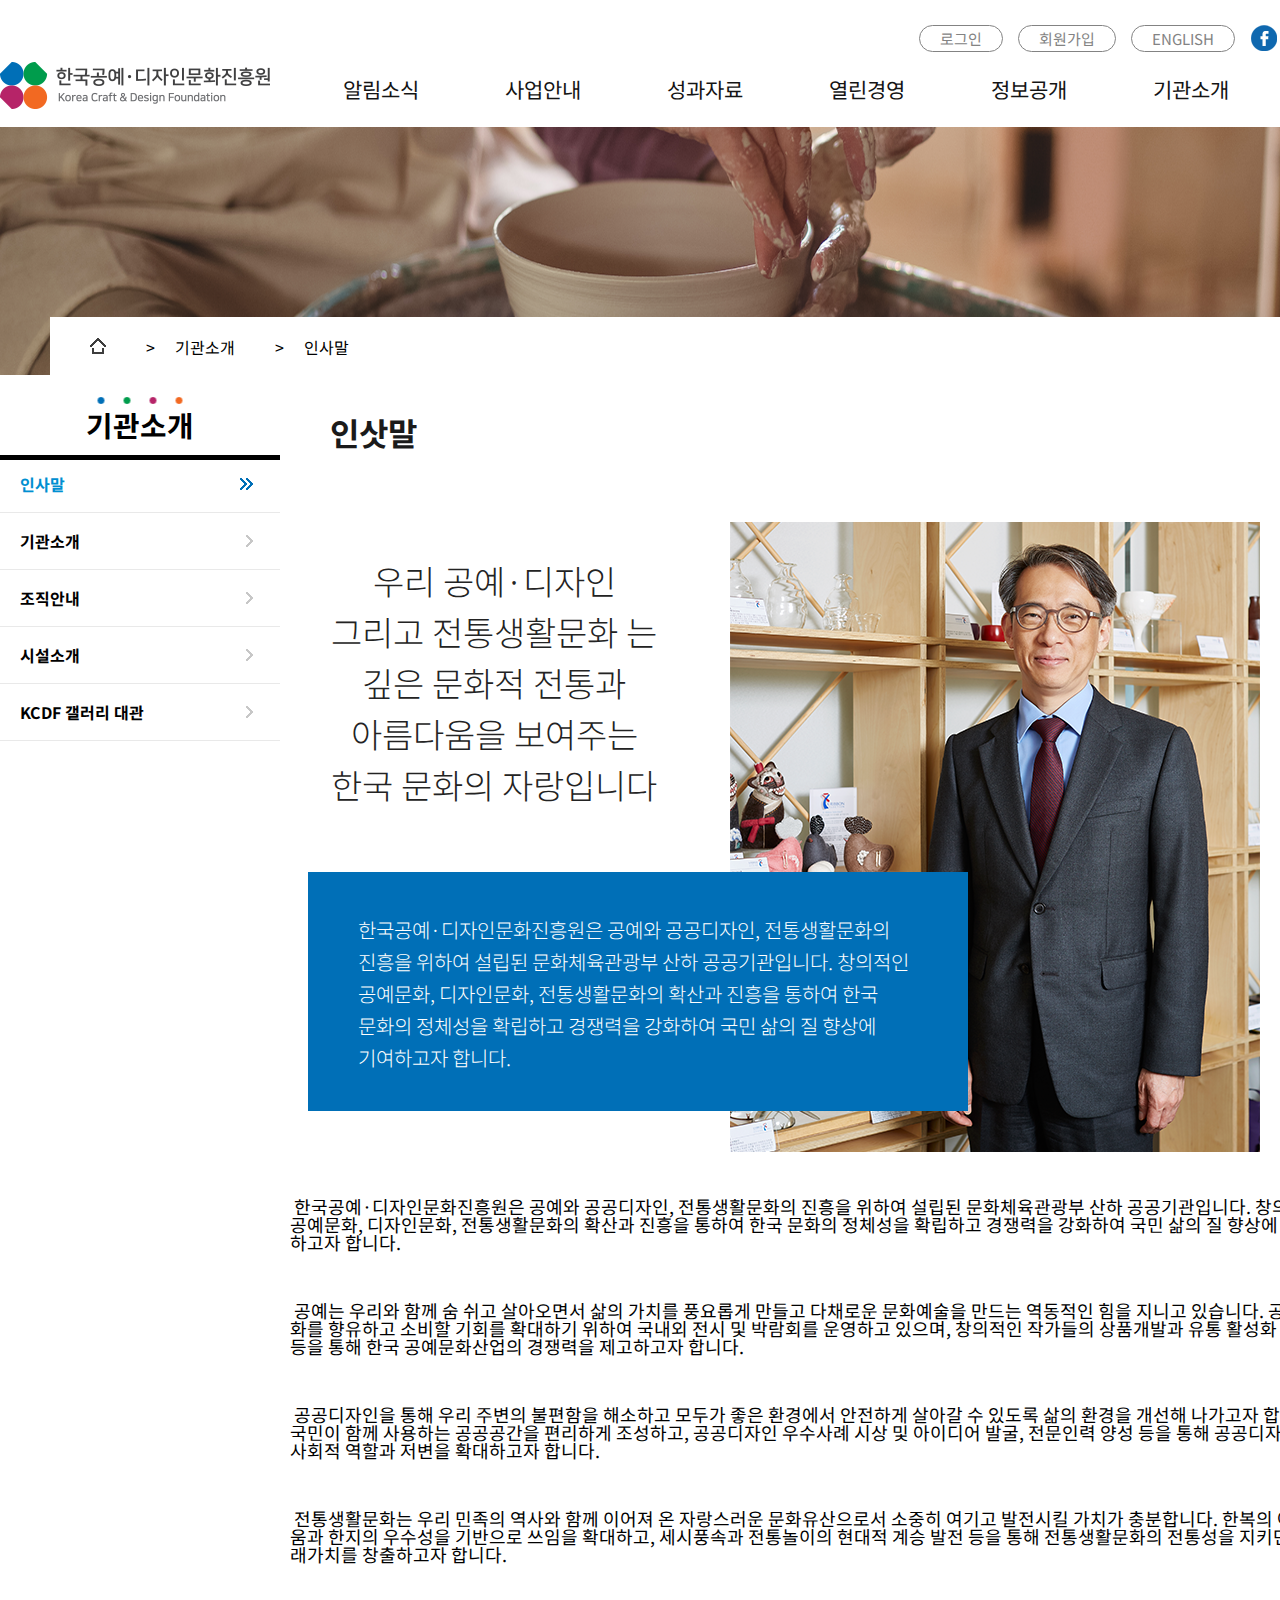
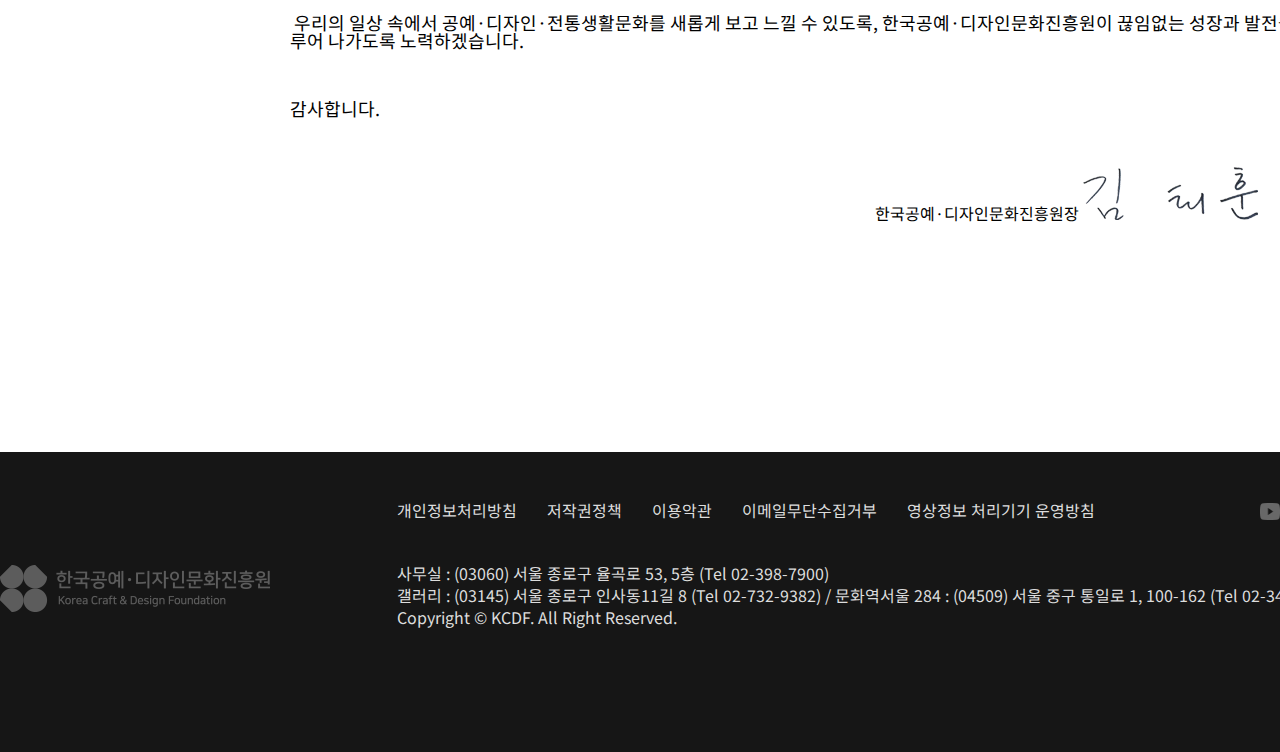
==== html/lastpage.html @ dfbfd385 "first commit" ====
<!DOCTYPE html>
  <html lang="en">
  <head>
      <meta charset="UTF-8">
      <meta http-equiv="X-UA-Compatible" content="IE=edge">
      <meta name="viewport" content="width=device-width, initial-scale=1.0">
      <title>기관소개</title>
      <link rel="stylesheet" href="../css/reset.css">
      <!-- <link rel="stylesheet" href="./lastpage.css"> -->
      <link rel="stylesheet" href="../css/lastpage.css">
  </head>
  <body>
      <div id="wrap" class="wrapper">
        <div class="head_wraper">
            <header class="head">
                <div class="head_top">
                    <div class="h_pagemove">
                        <div class="h_list">
                            <div class="h_btn">
                                <ul>
                                    <li>
                                        <a href="#">로그인</a>
                                    </li>
                                    <li>
                                        <a href="#">회원가입</a>
                                    </li>
                                    <li>
                                        <a href="#">ENGLISH</a>
                                    </li>
                                </ul>
                            </div>
                            <div class="h_snslist">
                                <ul>
                                    <li>
                                        <a href="https://www.facebook.com/KCDFinsa">
                                            <img src="../img/main/sns_face.png" width="26" height="26" alt="페이스북"></a>
                                    </li>
                                    <li>
                                        <a href="https://www.youtube.com/user/kcdf2011">
                                            <img src="../img/main/sns_you.png" width="26" height="26" alt="유튜브"></a>
                                    </li>
                                    <li>
                                        <a href="https://blog.naver.com/kcdf2010">
                                            <img src="../img/main/sns_naver.png" width="26" height="26" alt="네이버"></a>
                                    </li>
                                    <li>
                                        <a href="https://www.instagram.com/kcdf_insta/?__coig_restricted=1">
                                            <img src="../img/main/sns_insta.png" width="26" height="26" alt="인스타"></a>
                                    </li>
                                </ul>
                            </div>
                        </div>
                    </div>
                </div>
                <div class="head_bot">
                    <div class="logo">
                        <a href="../index.html"><img src="../img/main/logo.png" alt=""></a>
                    </div>
                    <div class="head_menu">
                        <ul>
                            <li><a href="./page01.html" title="알림소식">알림소식</a>
                                <div class="h_ddmenu100">
                                    <div class="colorbox"></div>
                                    <div class="h_ddmenu">
                                        <div class="leftbox"><span>알림소식</span></div>
                                        <div class="rightbox">
                                           <ul>
                                                <li>
                                                    <a href="#"><span>행사소식</span></a>
                                                    <ul>
                                                       
                                                        <li><a href="#">KCDF소식</a></li>
                                                        <li><a href="#">보도자료</a></li>
                                                        <li><a href="#">뉴스레터</a></li>
                                                        <li><a href="#">유관기관소식</a></li>
                                                    </ul>
                                                </li>
                                             <li>
                                                <a href="#"><span>공지사항</span></a>
                                                    <ul>
                                                        
                                                        <li><a href="#">공지사항</a></li>
                                                   </ul>
                                             </li>
                                             <li>
                                                <a href="#"><span>사업공모</span></a>
                                                    <ul>
                                                        
                                                        <li><a href="#">사업공모</a></li>
                                                        <li><a href="#">공모결과</a></li>   
                                                    </ul>
                                             </li>
                                             <li>
                                                <a href="#"><span>입찰공모</span></a>
                                                    <ul>
                                                        
                                                        <li><a href="#">입찰공모</a></li>                                                    
                                                    </ul>
                                             </li>
                                             <li>
                                                <a href="#"><span>채용공고</span></a>
                                                    <ul>
                                                        
                                                        <li><a href="#">채용공고</a></li>
                                                        <li><a href="#">채용결과</a></li>   
                                                    </ul>
                                             </li>
                                           </ul>
                                           
                                        </div>
                                    </div>
                                </div>
                            </li>
                            <li><a href="./page02.html" title="사업안내">사업안내</a>
                                <div class="h_ddmenu100">
                                    <div class="h_ddmenu">
                                        <div class="leftbox"><span>사업안내</span></div>
                                        <div class="rightbox">
                                            <ul>
                                                <li>
                                                    <a href="#"><span>공예</span></a>
                                                    <ul>
                                                        <li><a href="#" title="공예주간">공예주간</a></li>
                                                        <li><a href="#" title="공예트렌드페어">공예트렌드페어</a></li>
                                                        <li><a href="#" title="공예디자인 상품개발 지원">공예디자인 상품개발 지원</a></li>
                                                        <li><a href="#" title="전통문화유산활용 상품개발">전통문화유산활용 상품개발</a></li>
                                                        <li><a href="#" title="공예창작지워센터 운영지원">공예창작지워센터 운영지원</a></li>
                                                        <li><a href="#" title="우수공예품 지정 및 보급 활성화">우수공예품 지정 및 보급 활성화"</a></li>
                                                        <li><a href="#" title="우수무화상품 지정제 활성화">우수무화상품 지정제 활성화"</a></li>
                                                        <li><a href="#" title="공예유통망 구축">공예유통망 구축</a></li>
                                                        <li><a href="#" title="해외 시장 진출">해외 시장 진출</a></li>
                                                        <li><a href="#" title="행복한 공예교육">행복한 공예교육</a></li>
                                                    </ul>
                                                </li>
                                                <li>
                                                    <a href="#"><span>디자인</span></a>
                                                    <ul>
                                                        
                                                        <li><a href="#" title="공공디자인 페스티벌">공공디자인 페스티벌</a></li>
                                                        <li><a href="#" title="공공디자인 토론회">공공디자인 토론회</a></li>
                                                        <li><a href="#" title="공공디자인 부처 컨설팅">공공디자인 부처 컨설팅</a></li>
                                                        <li><a href="#" title="공공디자인으로 행복한 공간만들기">공공디자인으로 행복한 공간만들기</a></li>
                                                        <li><a href="#" title="대한민국 공공디자인 대상 ">대한민국 공공디자인 대상 </a></li>
                                                        <li><a href="#" title="공공디자인 국민아이디어 공모">공공디자인 국민아이디어 공모</a></li>
                                                        <li><a href="#" title="청년 디자이너 인턴십 지원">청년 디자이너 인턴십 지원</a></li>
                                                        <li><a href="#" title="공공디자인 종합정보시스템 운영">공공디자인 종합정보시스템 운영</a></li>
                                                    </ul>
                                                </li>
                                                <li>
                                                    <a href="#"><span>전통생활문화</span></a>
                                                    <ul>
                                                        
                                                        <li><a href="#">한지분야 육성지원</a></li>
                                                        <li><a href="#">전통문화 청년창업육성 지원</a></li>
                                                        <li><a href="#">전통생활문화컨텐츠 제작 및 확산</a></li>
                                                        <li><a href="#">전통문화포털 운영</a></li>
                                                        <li><a href="#">전통문화 해외거점 조정</a></li>
                                                        <li><a href="#">전통문화산업 기반조성:전통문화 혁신이용권(바우처)</a></li>
                                                    </ul>
                                                </li>
                                                <li>
                                                    <a href="#"><span>한복</span></a>
                                                    <ul>
                                                       
                                                        <li><a href="#" title="한복문화주간">한복문화주간</a></li>
                                                        <li><a href="#" title="한복상점">한복상점</a></li>
                                                        <li><a href="#" title="한복디자인 프로젝트 공모전">한복디자인 프로젝트 공모전</a></li>
                                                        <li><a href="#" title="지역 한복문화 창작소 조성">지역 한복문화 창작소 조성</a></li>
                                                        <li><a href="#" title="한복 마름방 운영">한복 마름방 운영</a></li>
                                                        <li><a href="#" title="한복문화 해외교류">한복문화 해외교류</a></li>
                                                        <li><a href="#" title="한류연계 협업콘텐츠 기획개발 지원(한복)">한류연계 협업콘텐츠 기획개발 지원(한복)</a></li>
                                                    </ul>
                                                </li>
                                                <li>
                                                    <a href="#"><span>문화역서울284</span></a>
                                                    <ul>
                                                        
                                                        <li><a href="#" title="구서울역사 복합문화공간 운영">구서울역사 복합문화공간 운영</a></li>
                                                    </ul>
                                                </li>
                                            </ul>
                                        </div>
                                    </div>
                                </div>
                            </li>
                            <li><a href="./page03.html" title="성과자료">성과자료</a>
                               <div class="h_ddmenu100">
                                    <div class="h_ddmenu">
                                        <div class="leftbox"><span>성과자료</span></div>
                                        <div class="rightbox">
                                            <ul>
                                                <li>
                                                    <a href="#"> <span>정기간행물</span></a>
                                                    <ul>
                                                        
                                                        <li><a href="#" title="정기간행물">정기간행물</a></li>
                                                    </ul>
                                                </li>
                                                <li>
                                                    <a href="#"> <span>출판물</span></a>
                                                    <ul>
                                                       
                                                        <li><a href="#" title="출판물">출판물</a></li>
                                                    </ul>
                                                </li>
                                                <li>
                                                    <a href="#"> <span>전시도록</span></a>
                                                    <ul>
                                                        
                                                        <li><a href="#" title="전시도록">전시도록</a></li>
                                                    </ul>
                                                </li>
                                                <li>
                                                    <a href="#"> <span>연구보고서</span></a>
                                                    <ul>
                                                      
                                                        <li><a href="#" title="연구보고서">연구보고서</a></li>
                                                    </ul>
                                                </li>
                                                <li>
                                                    <a href="#"> <span>영상자료</span></a>
                                                    <ul>
                                                        
                                                        <li><a href="#" title="영상자료">영상자료</a></li>
                                                    </ul>
                                                </li>
                                            </ul>
                                        </div>
                                    </div>
                               </div>
                            </li>
                            <li>
                                <a href="./page04.html" title="열린경영">열린경영</a>
                                <div class="h_ddmenu100">
                                    <div class="h_ddmenu">
                                        <div class="leftbox"><span>열린경영</span></div>
                                        <div class="rightbox">
                                            <ul>
                                                <li>
                                                    <a href="#"><span>인권윤리경영</span> </a>
                                                    <ul>
                                                        
                                                        <li><a href="#" title="윤리현장">윤리현장</a></li>
                                                        <li><a href="#" title="인권경영선언문">인권경영선언문</a></li>
                                                        <li><a href="#" title="인권영향평가">인권영향평가</a></li>
                                                        <li><a href="#" title="갑질근절선언문">갑질근절선언문</a></li>
                                                        <li><a href="#" title="행동강령">행동강령</a></li>
                                                        <li><a href="#" title="부패공익신고">부패공익신고</a></li>
                                                        <li><a href="#" title="고객현장">고객현장</a></li>
                                                    </ul>
                                                </li>
                                                <li>
                                                    <a href="#"><span>민원접수</span> </a>
                                                    <ul>
                                                       
                                                        <li><a href="#" title="민원접수">민원접수</a></li>
                                                        
                                                    </ul>
                                                </li>
                                                <li>
                                                    <a href="#"><span>고객문의</span> </a>
                                                    <ul>
                                                        
                                                        <li><a href="#" title="고객문의">고객문의</a></li>
                                                        
                                                    </ul>
                                                </li>
                                                <li>
                                                    <a href="#"><span>설문조사</span> </a>
                                                    <ul>
                                                      
                                                        <li><a href="#" title="설문조사">설문조사</a></li>
                                                        
                                                    </ul>
                                                </li>
                                            </ul>
                                        </div>
                                    </div>
                                </div>
                              
                            </li>
                            <li><a href="./page05.html" title="정보공개">정보공개</a>
                                <div class="h_ddmenu100">
                                    <div class="h_ddmenu">
                                        <div class="leftbox"><span>정보공개</span></div>
                                        <div class="rightbox">
                                            <ul>
                                                <li>
                                                    <a href="#"> <span>정보공개안내</span></a>
                                                    <ul>
                                                        
                                                        <li><a href="#" title="정보공개소개">정보공개소개</a></li>
                                                        <li><a href="#" title="정보공개청구 및 처리절차">정보공개청구 및 처리절차</a></li>
                                                        <li><a href="#" title="불복구제절차">불복구제절차</a></li>
                                                        <li><a href="#" title="수수료">수수료</a></li>
                                                        <li><a href="#" title="비공개세부기준">비공개세부기준</a></li>
                                                        <li><a href="#" title="공공데이터(API)">공공데이터(API)</a></li>
                                                    </ul>
                                                </li>
                                                <li>
                                                    <a href="#"> <span>사전정보공개</span></a>
                                                    <ul>
                                                        
                                                        <li><a href="#" title="사전정보공개">사전정보공개</a></li>
                                                       
                                                    </ul>
                                                </li>
                                                <li>
                                                    <a href="#"> <span>정보공개자료</span></a>
                                                    <ul>
                                                       
                                                        <li><a href="#" title="정보공개자료">사전정정보공개자료보공개</a></li>
                                                       
                                                    </ul>
                                                </li>
                                                <li>
                                                    <a href="#"> <span>경영공시</span></a>
                                                    <ul>
                                                        
                                                        <li><a href="#" title="경영공시">경영공시</a></li>
                                                       
                                                    </ul>
                                                </li>
                                                <li>
                                                    <a href="#"> <span>사업실명제</span></a>
                                                    <ul>
                                                        
                                                        <li><a href="#" title="사업실명제">사업실명제</a></li>
                                                       
                                                    </ul>
                                                </li>
                                            </ul>
                                        </div>
                                    </div>
                                </div>
                            </li>
                            <li><a href="lastpage.html" title="기관소개">기관소개</a>
                               <div class="h_ddmenu100">
                                    <div class="h_ddmenu">
                                        <div class="leftbox"><span>기관소개</span></div>
                                        <div class="rightbox">
                                            <ul>
                                                <li>
                                                    <a href="#"> <span class="pp">인사말</span></a>
                                                    <ul>
                                                        
                                                        <li><a href="#" title="인사말"> 인사말</a></li>
                                                    </ul>
                                                </li>
                                                <li>
                                                    <a href="#"> <span>기관소개</span></a>
                                                    <ul>
                                                        
                                                        <li><a href="#" title="설립목적&amp;연혁"> 설립목적&amp;연혁</a></li>
                                                        <li><a href="#" title="미션&amp;비전"> 미션&amp;비전</a></li>
                                                        <li><a href="#" title="CI"> CI</a></li>
                                                        <li><a href="#" title="찾아오시는길"> CI</a></li>
                                                    </ul>
                                                </li>
                                                <li>
                                                    <a href="#"> <span>조직안내</span></a>
                                                    <ul>
                                                        
                                                        <li><a href="#" title="조직도"> 조직도</a></li>
                                                        <li><a href="#" title="직원검색">직원검색</a></li>                                              
                                                    </ul>
                                                </li>
                                                <li>
                                                    <a href="#"> <span>시설소개</span></a>
                                                    <ul>
                                                        
                                                        <li><a href="#" title="KCDF갤러리"> KCDF갤러리</a></li>
                                                        <li><a href="#" title="문화역서울284">문화역서울284</a></li>                                              
                                                        <li><a href="#" title="한지문화산업센터">한지문화산업센터</a></li>                                              
                                                        <li><a href="#" title="한복마름방">한복마름방</a></li>                                              
                                                    </ul>
                                                </li>
                                                <li>
                                                    <a href="#"> <span>KCDF갤러리 대관</span></a>
                                                    <ul>
                                                        
                                                        <li><a href="#" title="대관안내"> 대관안내</a></li>
                                                        <li><a href="#" title="대관규칙">대관규칙</a></li>                                              
                                                        <li><a href="#" title="대관현황">대관현황</a></li>                                              
                                                                                                
                                                    </ul>
                                                </li>
                                            </ul>
                                        </div>
                                    </div>
                               </div>
                            </li>
                        </ul>
                    </div>
                  
                   
                    <div class="head_search">
                        <ul>
                            <li>
                                <a href="#"><img src="../img/main/ser_open_btn2.png" alt="검색버튼"></a>
                            </li>
                            <li>
                                <a href=""></a>
                            </li>
                        </ul>
                    </div>
                      <!-- 햄버거 메뉴 -->
                    <div class="header_hamburger_menu">
                        <div class="header_h_menu">
                            <ul>
                                <li>
                                    <div>
                                        <ul>
                                            <li><a href="./page01.html" class="bluebox"><span>알림소식</span></a></li>
                                            <li><a href="./page01.html">행사소식</a></li>
                                            <li><a href="./page01.html">공지사항</a></li>
                                            <li><a href="./page01.html">사업공모</a></li>
                                            <li><a href="./page01.html">입찰공고</a></li>
                                            <li><a href="./page01.html">채용공고</a></li>
                                            
                                        </ul>
                                    </div>
                                </li>
                                <li>
                                    <div>
                                        <ul>
                                            <li><a href="./page02.html" class="bluebox"><span>사업안내</span></a></li>
                                            <li><a href="./page02.html">공예</a></li>
                                            <li><a href="./page02.html">디자인</a></li>
                                            <li><a href="./page02.html">전통생활문화</a></li>
                                            <li><a href="./page02.html">한복</a></li>
                                            <li><a href="./page02.html">문화역서울</a></li>
                                        </ul>
                                    </div>
                                </li>
                                <li>
                                    <div>
                                        <ul>
                                            <li><a href="./page03.html" class="bluebox"><span>성과자료</span></a></li>
                                            <li><a href="./page03.css">정기간행물</a></li>
                                            <li><a href="./page03.css">출판물</a></li>
                                            <li><a href="./page03.css">전시도록</a></li>
                                            <li><a href="./page03.css">연구보고서</a></li>
                                            <li><a href="./page03.css">영상자료</a></li>
                                           
                                        </ul>
                                    </div>
                                </li>
                                <li>
                                    <div>
                                        <ul>
                                            <li><a href="./page04.html" class="bluebox"><span>열린경영</span></a></li>
                                            <li><a href="./page04.html">인권윤리경영</a></li>
                                            <li><a href="./page04.html">민원접수</a></li>
                                            <li><a href="./page04.html">고객문의</a></li>
                                            <li><a href="./page04.html">설문조사</a></li>
                                           
                                    </div>
                                </li>
                                <li>
                                    <div>
                                        <ul>
                                            <li><a href="./page05.html" class="bluebox"><span>정보공개</span></a></li>
                                            <li><a href="./page05.html">정보공개안내</a></li>
                                            <li><a href="./page05.html">사전정보공개</a></li>
                                            <li><a href="./page05.html">정보공개자료</a></li>
                                            <li><a href="./page05.html">사업실명제</a></li>
                                           
                                    </div>
                                </li>
                                <li>
                                    <div>
                                        <ul>
                                            <li><a href="./page06.html" class="bluebox"><span>기관소개</span></a></li>
                                            <li><a href="./page06.html">인사말</a></li>
                                            <li><a href="./page06.html">기관소개</a></li>
                                            <li><a href="./page06.html">조직안내</a></li>
                                            <li><a href="./page06.html">KCDF갤러리 대관</a></li>
                                           
                                    </div>
                                </li>
                                <li>
                                    <div>
                                        <ul>
                                            <li><a href="./page07.html" class="bluebox"><span>이용안내</span></a></li>
                                            <li><a href="./page07.html">개인정보처리방침</a></li>
                                            <li><a href="./page07.html">저작권정책</a></li>
                                            <li><a href="./page07.html">이용약관</a></li>
                                            <li><a href="./page07.html">이메일무단수집거부</a></li>
                                            <li><a href="./page07.html">영상정보처리기기 운영방침</a></li>
                                            <li><a href="./page07.html">사이트맵</a></li>
                                        </ul>
                                    </div>
                                </li>
                            </ul>
                        </div>
                    </div>

                </div>
            </header>
        </div>


            <!-- 네비 -->
            <div class="content_wrap">
              <div class="nav_wrap">
                <nav>
                  <div class="nav_mainimg">
                    <div class="nav_p">
                     <div class="p_text">
                         <ul>
                           <li><img src="../img/info/home(1).png" alt="집 아이콘"></li>
                           <li>기관소개</li>
                           <li>인사말</li>
                         </ul>
                     </div>
                     <div class="p_icon">
                       <ul>
                          <li><a href="#"><img src="../img/info/share.png" alt="공유 아이콘"></a></li>
                          <li><a href="#"><img src="../img/info/print.png" alt="프린트 아이콘"></a></li>
                       </ul>
                     </div>
                      
                    </div>
                  </div>
                </nav>
              </div>
              <!-- 본문 컨텐츠 -->
              <div class="main_wrap">
                <main>
                  <!-- 메뉴 -->
                  <aside>
                    <div class="s_menutit"><span>기관소개</span></div>
                    <div class="s_menu">
                      <ul>
                        <li><a href="#" title="">인사말</a>
                          <!-- <ul>
                            <li><a href="#">KCDF소식</a></li>
                            <li><a href="#">보도자료</a></li>
                           
                            <li><a href="#">뉴스레터</a></li>
                            <li><a href="#">유관기관소식</a></li>
                          </ul> -->
                        </li>
                        <li><a href="#" title="">기관소개</a></li>
                        <li><a href="#" title="">조직안내</a></li>
                        <li><a href="#" title="">시설소개</a></li>
                        <li><a href="#" title="">KCDF 갤러리 대관</a></li>
                      </ul>
                    </div>
  
                  </aside>
                  <!-- 메인컨텐츠 -->
                  <div class="content_wrap">
                    <h3>
                        <span>인삿말</span>
                    </h3>
                  </div>
                  <div class="greet_wrap">
                     <div class="greet_tit">
                        <p>
                            <span>우리</span>
                            <span>공예·디자인</span>
                            그리고
                            <span>전통생활문화</span>
                            는 깊은 문화적 전통과 아름다움을 보여주는
                            <span>한국 문화의 자랑</span>입니다
                        </p>
                     </div>
                     <div class="greet_cont">
                        <p>
                            한국공예·디자인문화진흥원은 공예와 공공디자인, 
                            전통생활문화의 진흥을 위하여 설립된 문화체육관광부 
                            산하 공공기관입니다. 창의적인 공예문화, 디자인문화, 
                            전통생활문화의 확산과 진흥을 통하여 한국 문화의 정체성을 
                            확립하고 경쟁력을 강화하여 국민 삶의 질 향상에 기여하고자 합니다.
                        </p>
                     </div>
                     <div class="greet_text">
                        <p>&nbsp;한국공예·디자인문화진흥원은 공예와 공공디자인, 전통생활문화의 진흥을 위하여 설립된 문화체육관광부 산하 공공기관입니다. 창의적인 공예문화, 디자인문화, 전통생활문화의 확산과 진흥을 통하여 한국 문화의 정체성을 확립하고 경쟁력을 강화하여 국민 삶의 질 향상에 기여하고자 합니다.</p>
                        <p>&nbsp;공예는 우리와 함께 숨 쉬고 살아오면서 삶의 가치를 풍요롭게 만들고 다채로운 문화예술을 만드는 역동적인 힘을 지니고 있습니다. 공예문화를 향유하고 소비할 기회를 확대하기 위하여 국내외 전시 및 박람회를 운영하고 있으며, 창의적인 작가들의 상품개발과 유통 활성화 지원 등을 통해 한국 공예문화산업의 경쟁력을 제고하고자 합니다. </p>
                        <p>&nbsp;공공디자인을 통해 우리 주변의 불편함을 해소하고 모두가 좋은 환경에서 안전하게 살아갈 수 있도록 삶의 환경을 개선해 나가고자 합니다. 국민이 함께 사용하는 공공공간을 편리하게 조성하고, 공공디자인 우수사례 시상 및 아이디어 발굴, 전문인력 양성 등을 통해 공공디자인의 사회적 역할과 저변을 확대하고자 합니다. </p>
                        <p>&nbsp;전통생활문화는 우리 민족의 역사와 함께 이어져 온 자랑스러운 문화유산으로서 소중히 여기고 발전시킬 가치가 충분합니다. 한복의 아름다움과 한지의 우수성을 기반으로 쓰임을 확대하고, 세시풍속과 전통놀이의 현대적 계승 발전 등을 통해 전통생활문화의 전통성을 지키면서 미래가치를 창출하고자 합니다. </p>
                        <p>&nbsp;우리의 일상 속에서 공예·디자인·전통생활문화를 새롭게 보고 느낄 수 있도록, 한국공예·디자인문화진흥원이 끊임없는 성장과 발전을 이루어 나가도록 노력하겠습니다.</p>
                        <p>감사합니다.</p>
                     </div>
                     <div class="greet_last">
                        <strong>한국공예·디자인문화진흥원장</strong>
                        <img src="../img/info/c_sign.png" alt="png">
                      </div>
                  </div>
                </main> 
            </div>
            <!-- 푸터 -->

            <div class="footer_wrap clearfix">
                <footer>
                     <div class="footer_bot">
                      <div class="footerb_w">
                          <div class="f_tbox">
                              <div class="footer_btext" >
                                  <ul>
                                      <li><a href="#" title="개인정보처리방침">개인정보처리방침</a></li>
                                      <li><a href="#" title="저작권정책">저작권정책</a></li>
                                      <li><a href="#" title="이용악관">이용악관</a></li>
                                      <li><a href="#" title="개인정보처리방이메일무단수집거부침">이메일무단수집거부</a></li>
                                      <li><a href="#" title="영상정보 처리기기 운영방침">영상정보 처리기기 운영방침</a></li>
                                  </ul>
                              </div>
                              <div class="footer_sns">
                                  <ul>
                                      <li><a href="#"><img src="../img/main/f_icon1.png" width="20" height="20" alt="페이스북"></a></li>
                                      <li><a href="#"><img src="../img/main/f_icon2.png" width="20" height="20" alt="유튜브"></a></li>
                                      <li><a href="#"><img src="../img/main/f_icon3.png" width="20" height="20" alt="네이버"></a></li>
                                      <li><a href="#"><img src="../img/main/f_icon4.png" width="20" height="20" alt="인스타"></a></li>
                                  </ul>
                              </div>
                          </div>
                          <div class="footer_adress">
                              <div class="footer_logo"></div>
                              <div class="footer_ad">
                                  <p>사무실 : (03060) 서울 종로구 율곡로 53, 5층 (Tel 02-398-7900)</p>
                                  <p>갤러리 : (03145) 서울 종로구 인사동11길 8 (Tel 02-732-9382)  /  문화역서울 284 : (04509) 서울 중구 통일로 1, 100-162 (Tel 02-3407-3500)</p>
                                  <p>Copyright © KCDF. All Right Reserved.</p>
                              </div>
                          </div>
                      </div>
                  </div> 
                </footer>
                </div>
          
    
            </div>
      </div>
  </body>
---- css/lastpage.css ----
/* 공통속성 */
@import url('https://fonts.googleapis.com/css2?family=Chivo+Mono&family=Noto+Sans+KR&family=Rubik+Pixels&family=Tilt+Prism&display=swap');
body{font-family: 'Noto Sans KR', sans-serif; box-sizing: border-box; height: 100%;}
.ir_pm {display: block; overflow: hidden; font-size: 0; line-height: 0; text-indent: -9999px;}
#wrap{width: 100%; }
.head{width: 100%; height: 127px; }
.container{width: 100%;  }
nav {width: 100%; height: 250px; }
.main_wrap{width: 100% ; }
main{ width: 1400px; margin:0 auto;}
.footer_wrap{width: 100%;  }
footer{width: 100%; margin: 0 auto;  margin-top: 50px; } 

/* 뉴 헤더 */
.head_wraper{width: 100% ; height: 127px;  position: relative;}
.head_wraper .head{width: 1400px ; height: 127px; margin: 0 auto; }
.head_wraper .head .head_top{width: 100%; height: 52px;  padding-top: 25px; box-sizing: border-box;}
.head_wraper .head .head_top .h_pagemove{width: inherit; height: inherit;  }
.head_wraper .head .head_top .h_pagemove .h_list {position: relative;}
.head_wraper .head .head_top .h_pagemove .h_list .h_btn ul{position: absolute; right: 165px; z-index: 100;}
.head_wraper .head .head_top .h_pagemove .h_list .h_btn ul li{float: left; margin-left: 15px;}
.head_wraper .head .head_top .h_pagemove .h_list .h_btn ul li a{text-decoration: none; color: rgb(131, 131, 131); border:rgb(131, 131, 131) 1px solid ; background: white; padding: 5px 20px; border-radius: 25px; font-size: 0.938em; font-weight: 300px; display: block;}
.head_wraper .head .head_top .h_pagemove .h_list .h_snslist ul{position: absolute; right: 0;}
.head_wraper .head .head_top .h_pagemove .h_list .h_snslist ul li{float: left; margin-left: 15px; }
.head_wraper .head .head_top .h_pagemove .h_list .h_snslist ul li a img{ }
.head_wraper .head .head_bot{width: 100%; height: 75px;   }

/* 헤더 메뉴 */


.head_bot .head_menu ul li .h_ddmenu100 .colorbox{background:  rgb(0, 143, 209);width: 300px; height: inherit; position: absolute; top:127px; left: -300px} 
.head_bot .logo{box-sizing: border-box; padding-top: 10px; width: 300px; height: 75px; float: left;}
.head_bot .head_menu{ box-sizing: border-box; width: 990px; height: 75px;float: left; }
.head_bot .head_menu ul li{ float: left;  box-sizing: border-box; float: left;  text-align: center; margin-top: 27px;}
.head_bot .head_menu ul li a{text-decoration: none; color: #141414; font-size: 21px;  padding: 22px 43px 23px;}
.head_bot .head_menu ul li .h_ddmenu100{ position: absolute; top:127px; left: 0; z-index: 999; display: none; width: 100%; height: 700px; margin-top: 0; background: rgb(0,143,209);
background: linear-gradient(90deg, rgba(0,143,209,1) 46%, rgba(255,255,255,1) 47%);  }
.head_bot .head_menu ul li .h_ddmenu100 .h_ddmenu{ box-sizing: border-box; width: 1400px; height: 700px;  margin-top: 0;margin: 0 auto;}
.head_bot .head_menu ul li:hover  .h_ddmenu100{display: block; height: inherit;}
.head_bot .head_menu ul li .h_ddmenu .leftbox{width: 300px ; background: rgb(0, 143, 209); box-sizing: border-box; height: inherit; float: left;padding-left: 50px;padding-top: 50px;}
.head_bot .head_menu ul li .h_ddmenu .leftbox span{ font-size:2em; color: white;}
.head_bot .head_menu ul li .h_ddmenu .rightbox{width: 1100px; height: inherit; float: left; background: rgb(255, 255, 255);}
.head_bot .head_menu ul li .h_ddmenu .rightbox ul>li{float: left;width: 23%;  margin:  5px 11px;}
.head_bot .head_menu ul li .h_ddmenu .rightbox ul>li>a{ box-sizing: border-box;  font-size: 16px;; padding: 5px 20px; display: block;  }
.head_bot .head_menu ul li .h_ddmenu .rightbox ul>li>a>span{display:block; padding:15px 20px;background: rgb(238, 238, 238);font-size: 20px; }
.head_bot .head_menu ul li .h_ddmenu .rightbox ul>li>a>span:hover{background: rgb(0, 143, 209); color: white; transition: .3s;}
.head_bot .head_menu ul li .h_ddmenu .rightbox ul>li>ul>li{ display: block;margin-left: 30px; width: 100%;}
.head_bot .head_menu ul li .h_ddmenu .rightbox >ul>li>ul>li>a{font-size: 16px; text-align: left; display: block; position: relative; line-height: 1.2; }
.head_bot .head_menu ul li .h_ddmenu .rightbox >ul>li>ul>li>a:hover{ color:rgb(0, 143, 209) ; transition: .3s; }
.head_bot .head_menu ul li .h_ddmenu .rightbox >ul>li>ul>li>a::before{content: "  \00B7"; position: absolute;top: 0;left: 0;}
.head_bot .head_search{width: 110px;height: 75px;  float: left; line-height: 75px;}
/* 햄버거메뉴 */
.head_bot .header_hamburger_menu{display: none;} 
/* 햄버거 메뉴 안만들어서 디스플레이 논 시켜놓음 만든 후 오버 하면 디스플레이 블럭으로 바꾸기 */
.head_bot .header_hamburger_menu{z-index: 9999; width: 100%; background: rgb(255, 255, 255);position: absolute; left: 0; top: 127px;}  
.head_bot .header_hamburger_menu .header_h_menu{width: 1400px; margin: 0 auto; background: rgb(71, 7, 71);}  
.head_bot .header_hamburger_menu .header_h_menu ul{}  
.head_bot .header_hamburger_menu .header_h_menu >ul >li{ float: left;  margin-left: 20px; width: 18%; margin-bottom: 20px;  min-height: 305px;text-align: center; }  
.head_bot .header_hamburger_menu .header_h_menu ul li>div{}  
.head_bot .header_hamburger_menu .header_h_menu ul li>div>ul{}  
.head_bot .header_hamburger_menu .header_h_menu ul li>div>ul>div{}  
.head_bot .header_hamburger_menu .header_h_menu ul li>div>ul>li{ box-sizing: border-box; border-top: 1px solid #ccc;}  
.head_bot .header_hamburger_menu .header_h_menu ul li>div>ul>li:first-child{border: none;}
.head_bot .header_hamburger_menu .header_h_menu ul li>div>ul>li:nth-child(2){ border: none;}  
.head_bot .header_hamburger_menu .header_h_menu ul li>div>ul>li a{ text-decoration: none; display: block; color: black; padding: 15px 20px; background: white;}  
.head_bot .header_hamburger_menu .header_h_menu ul li>div>ul>li .bluebox{ border: none ; text-decoration: none; display: block; color: black; padding: 15px 20px; background: rgb(0, 143, 209); color: white; }  
.head_bot .header_hamburger_menu .header_h_menu ul li>div>ul>li .bluebox:hover{background: rgb(78, 186, 236); transition: .3s;}
.head_bot .header_hamburger_menu .header_h_menu ul li>div>ul>li a:hover{background: #f0f0f0; transition: .3s;}


/* 네비 */
nav
.nav_mainimg{ overflow: hidden; width: 1500px; margin: 0 auto; height: 248px; background:  url(../img/info/subVisual6.png) no-repeat  ; background-size: 100% 250px;  clear: both; }
.nav_p{ width: 1400px; height: 60px; background: white; margin: 0 auto; line-height: 100%; margin-top: 190px; } 

.nav_p .p_text ul{line-height: 60px;}
.nav_p .p_text ul li{float: left; margin-left: 40px; }
.nav_p .p_text ul li:not(:first-child)::before{content: ">"; margin-right: 20px;}
.nav_p .p_icon{float: right;}
.nav_p .p_icon ul{list-style: none; padding-top: 10px;}
.nav_p .p_icon ul li{float: left;margin-left: 20px;}
.nav_p .p_icon ul li:last-child{margin-right: 40px;}




/* 어사이드 메뉴 */
aside{width: 280px; height: 515px;float: left; margin-right: 50px;}
.s_menutit{width: 100%; height: 60px; }
.s_menutit span{border-bottom: 5px solid black; ; padding:15px 0; font-size: 1.8em; font-weight: bold; 
    text-align: center; display: block;
    position: relative;
}
.s_menutit span::before{
        bottom: auto;
        content: '';
        position: absolute;
        top: 1px;
        left: 50%;
        transform: translate(-50%, 0);
        -ms-transform: translate(-50%, 0);
        -webkit-transform: translate(-50%, 0);
        display: inline-block;
        width: 85px;
        height: 7px;
        background: url(../img/info/lnb_tit.png)center top no-repeat;
}

.s_menu ul{margin-top: 0;}
.s_menu ul li{border-bottom: 1px solid #e9e9e9;}
.s_menu >ul> li{background: url(../img/main/lnb_plus2.png) no-repeat  90%;}
.s_menu >ul> li:hover{ background:url(../img/main/lnb_minus.png) no-repeat  90%;}
.s_menu >ul> li:first-child >a{color:rgb(0, 143, 209)  ; background: url(../img/main/lnb_minus.png) no-repeat 90% center; }
.s_menu ul li a{font-weight: bold; text-decoration: none; color: black; padding: 20px; display: block; font-size: 16px; }
.s_menu ul li ul{border-top: 1.5px solid  #afafaf;border-bottom: 1.5px solid #afafaf;}
.s_menu ul> li >ul>li{ border: none; background: #ddd;}
.s_menu ul li ul li a{padding: 10px 10px; padding-left: 40px; display: block; font-size: 0.8em;}
.s_menu ul li ul li a::before{content: " \00B7";}
.s_menu ul li ul li a:hover{color:rgb(0, 143, 209)  ;text-decoration: underline;}


/* 섹션 메인 컨텐츠 */
.section_wrap{ float: right; width: 1060px; height: 1740px; }
section{width: 100%; height: inherit;}
section .s_title{ margin-bottom: 40px;}
section .s_title p{font-size: 34px; padding: 15px 0px; border-bottom: 10px solid #ddd;}
section .s_imf{ height: 50px; border-bottom: 5px solid black; }
section .s_imf .page_info{float: left;}
section .s_imf .page_info> p{font-size: 15px; margin-top: 20px;}
section .s_imf .page_info> p:first-child::before{content: "\2022   ";}
section .s_imf .page_info> p>span{color: blue;}
section .s_imf .page_info p:first-child{float: left; margin-right: 20px;}
section .s_imf .page_info p:last-child{ float: left; }
section .s_search{float: right;width: 600px;  text-align: right; }
section .s_search #category{width: 136px;padding: 8px 0; color:#ddd; border: #ddd 1px solid;}
section .s_search #content{width: 136px;padding:  8px 0; color:#ddd; border: #ddd 1px solid;}
section .s_search .ss_box{display: inline-block;}
section .s_search .ss_box input[type=text]{ width: 186px;padding: 8px 0; border: #ddd 1px solid;}
section .s_search .ss_boxbutton{display: inline-block;}
section .s_search .ss_boxbutton>button{ width: 88px;  background: #141414; border: none; padding: 7px 0; background: #141414; color: white; margin-bottom: 0; border-radius: 2px; margin-bottom: 30px;}

 .pp {
    
    border-bottom: 10px solid #ddd; 
}
/* 메인콘텐츠 리스트 */

section .s_content{width: 100%; height: 1500px;;border-bottom: 5px solid black; }

section .s_content ul> li{ float: left;margin-top: 30px; margin-left: 20px;}
section .s_content ul li a{text-decoration: none;}
section .s_content ul li a>.alrimbox{ width: 340px ; height: 450px; box-sizing: border-box; border: 1px solid #ddd;  }
section .s_content ul li:first-child{margin-left: 0;}
section .s_content ul li:nth-child(4){margin-left: 0;}
section .s_content ul li:nth-child(7){margin-left: 0;}
section .s_content ul> li >a> .alrimbox .s_content_img{width: 340px; height: 229px; }
section .s_content ul> li >a> .alrimbox .s_content_img img {width: 338px; height: 99.5%; border-bottom: 1px solid #ddd; }
section .s_content ul> li >a> .alrimbox .s_content_text { padding: 25px;}
section .s_content ul> li >a> .alrimbox .s_content_text strong { white-space: nowrap;overflow: hidden; text-overflow: ellipsis; font-weight: bold; font-size: 21px; color: #141414; display: block; }
section .s_content ul> li >a> .alrimbox .s_content_text .text_des {color: #141414; margin-top: 20px; padding: 15px 0;border-top: #141414 dashed 1px; border-bottom:#141414 dashed 1px ;}
section .s_content ul> li >a> .alrimbox .s_content_text .text_des dl {padding: 2px 0;}
section .s_content ul> li >a> .alrimbox .s_content_text .text_des dl dt {float: left;}

section .s_content ul> li >a> .alrimbox .s_content_text .text_des dl dd::before {content: ""; width: 1px; height: 14px;}

section .s_content ul> li >a> .alrimbox .s_content_text .content_date dl:first-child{float: left;}
section .s_content ul> li >a> .alrimbox .s_content_text .content_date dl{padding-top: 20px;}
section .s_content ul> li >a> .alrimbox .s_content_text .content_date dl:last-child{float: right;}
section .s_content ul> li >a> .alrimbox .s_content_text .content_date dl dd{ line-height: 1.3;  float: left; color: #393939; font-size: 15px; display: inline-block;}
section .s_content ul> li >a> .alrimbox .s_content_text .content_date dl dt{ line-height: 1.3;  padding-left: 5px;display: inline-block; color: #949494;font-size: 15px;}
section .page_nom{width: 100%; text-align: center; font-size: 16px;  margin-top: 20px;  }
section .page_nom a{  line-height: 31px; text-decoration: none; display: inline-block; color: #343434; width: 32px; height: 32px; text-align: center;}
section .page_nom a:hover{background: #141414;border-radius: 100px; text-align: center; color: white; transition: .3s;}
/*본문*/

.clearfix:before, .clearfix:after {
    display: block;
    content: '';
    line-height: 0;
}

.clearfix:after {
    clear:both;
}

.clearfix {
	
}


.content_wrap{
    width: 100%;
    height: 100%;
}

.content_wrap h3 span{
    position: relative;
    line-height: 1;
    display: block;
    padding-bottom: 24px;
    font-size: 32px;
    color: #1a1a1a;
    font-weight: bold;
    text-align: left;
    padding-top: 20px;
    width: 80%;
    margin-bottom: 50px;
}
.content_wrap h3 span::after{
    content: '';
    position: absolute;
    bottom: 0;
    left: 75%;
    transform: translate(-50%, 0);
    -ms-transform: translate(-50%, 0);
    -webkit-transform: translate(-50%, 0);
    display: inline-block;
    width: 90%;
    height: 7px;
    background: url(../img/info/sub_tit_underline.png)center bottom repeat;
}

.greet_wrap{
    width: 80%;
    margin: 0 auto;
    height: 630px;
    background: url(../img/info/captin.jpg)right top no-repeat;
    position: relative;
}

.greet_tit{
    font-size: 34px;
    font-weight: 300;
    padding-left: 7.2%;
    padding-top: 3%;
    max-width: 438px;
    text-align: center;
    word-break: keep-all;
    line-height: 1.5;
    margin-bottom: 57px;
    margin-bottom: 4;
    color: #232323;
}

.greet_cont{
    background-color: #006fb7;
    width: 50%;
    height: 150px;
    color: #fff;
    text-align: left;
    position: absolute;
    top: 350px;
    left: 15%;
    padding: 42px 50px 47px;
    font-weight: normal;
}
.greet_cont p{
    font-size: 20px;
    color: #fff;
    line-height: 1.6;
    word-break: keep-all;
    font-weight: 300;
}

.greet_text{
    width: 93%;
    margin: 20px auto;
    padding-top: 280px;
    font-size: 18px;
    text-align: left;
    margin-left: 150px;
}

.greet_text p{
    margin-top: 50px;
}

.greet_last{
    width: 100%;
    text-align: right;
    margin-top: 50px;
}
section .page_nom a:hover img{color: white;}
/* 푸터 */
.footer_wrap{ width: 100%; clear: both; margin-top: 900px;}
.footer_bot{clear: both;  width: 100%; background:  rgb(22, 22, 22); height: 300px;  } 
.footer_bot .footerb_w{  width: 1400px;  background:  rgb(22, 22, 22); height: 300px; margin: 0 auto; position: relative;} 
.footer_bot .footerb_w .f_tbox  {margin-top: 50px; width: 1003px; height: 20px; background: rgb(22, 22, 22);  position: absolute; right: 0;} 
.footer_bot .footerb_w .f_tbox .footer_btext ul li{ float: left; display: block;} 
.footer_bot .footerb_w .f_tbox .footer_btext ul li a{text-decoration: none; ;padding-right: 30px; color: #ddd; padding: 3xp 0;} 
.footer_sns{ float: right;}
.footer_sns ul{float: right; background: rgb(22, 22, 22);}
.footer_sns ul li{float: left; padding-left: 20px;}
.footer_bot >.footerb_w >.footer_adress{  background:  rgb(22, 22, 22); z-index: 10; width: 1400px ; height: 300px;}
.footer_logo{ width: calc(1400px - 1010px); height: 100px; background: url(../img/main/f_logo.png) no-repeat left  100% ; margin-top: 60px; float: left;}
.footer_bot .footer_adress .footer_ad{ color: white; background:  rgb(22, 22, 22);;width: 1003px; height: 190px ; float:right
    ; margin-top: 110px;} 
    .footer_bot .footer_adress .footer_ad p{padding: 3px 0;  color: #ddd;}
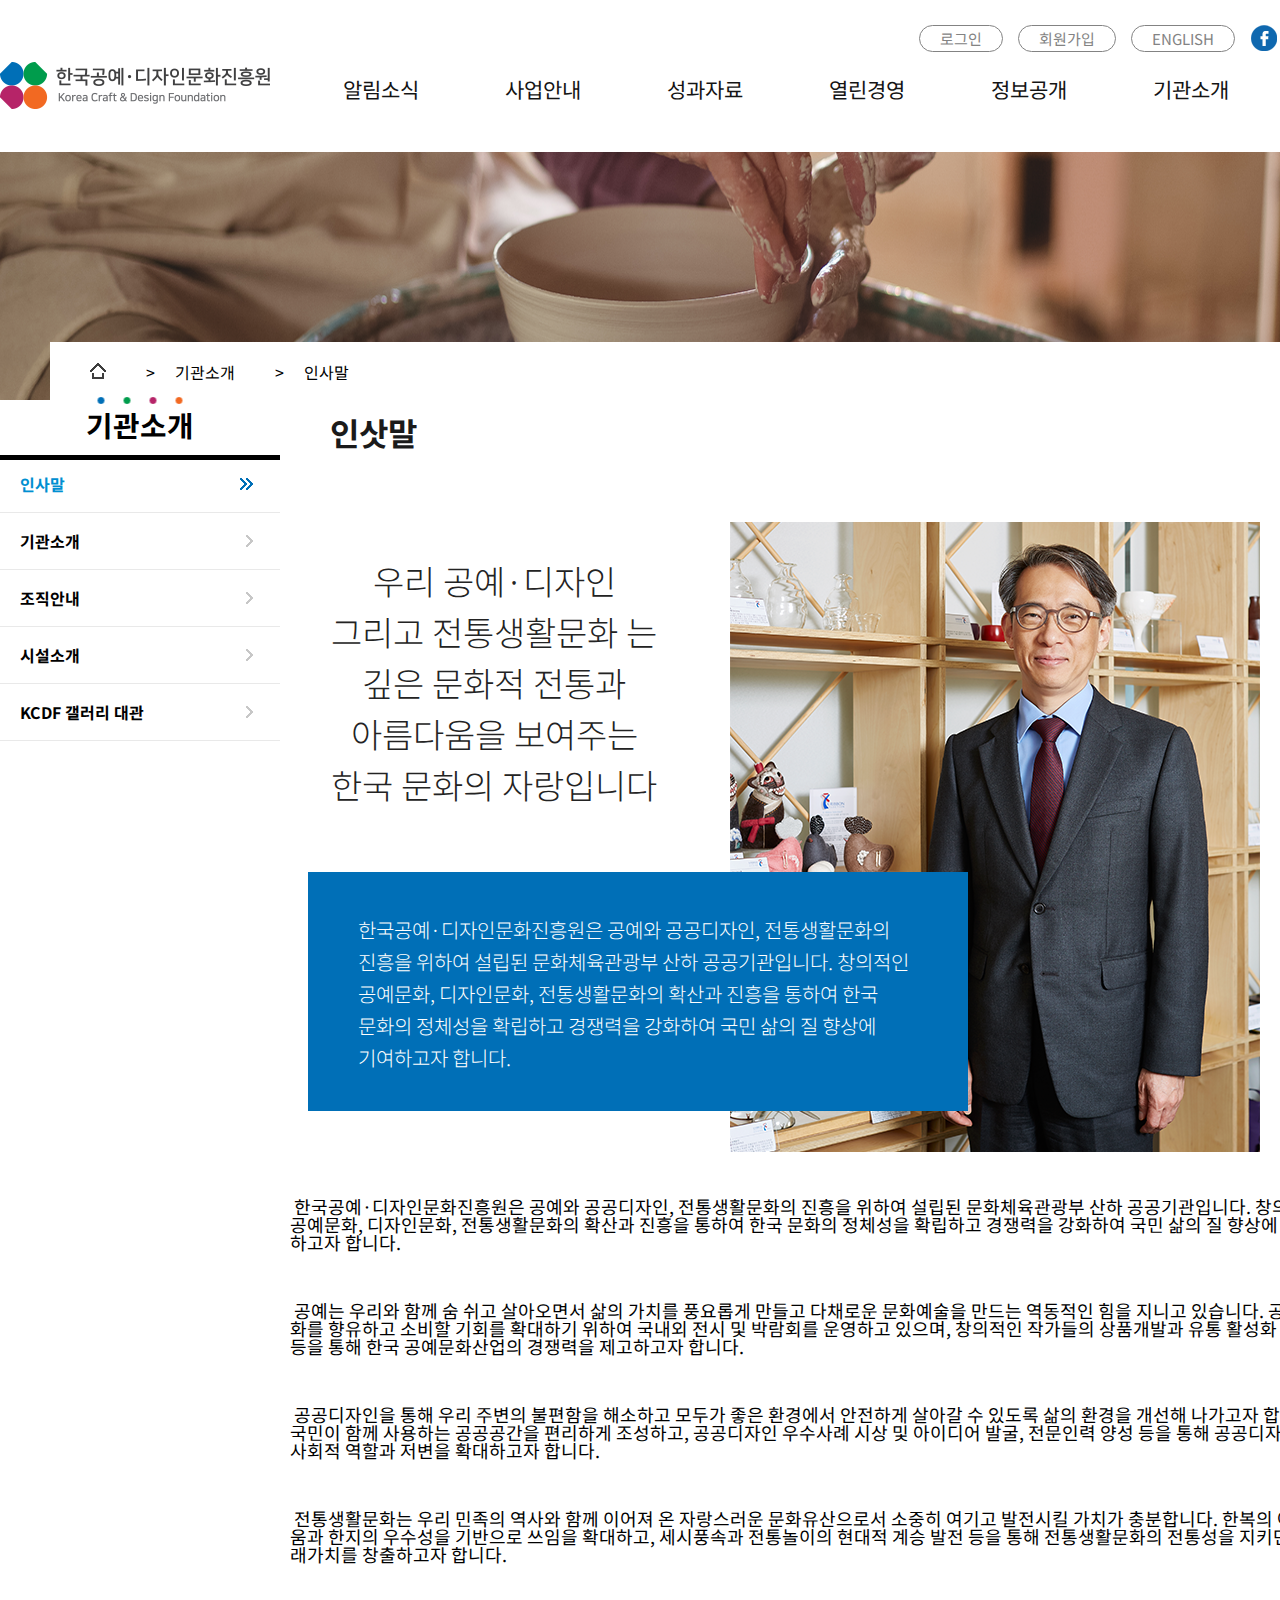
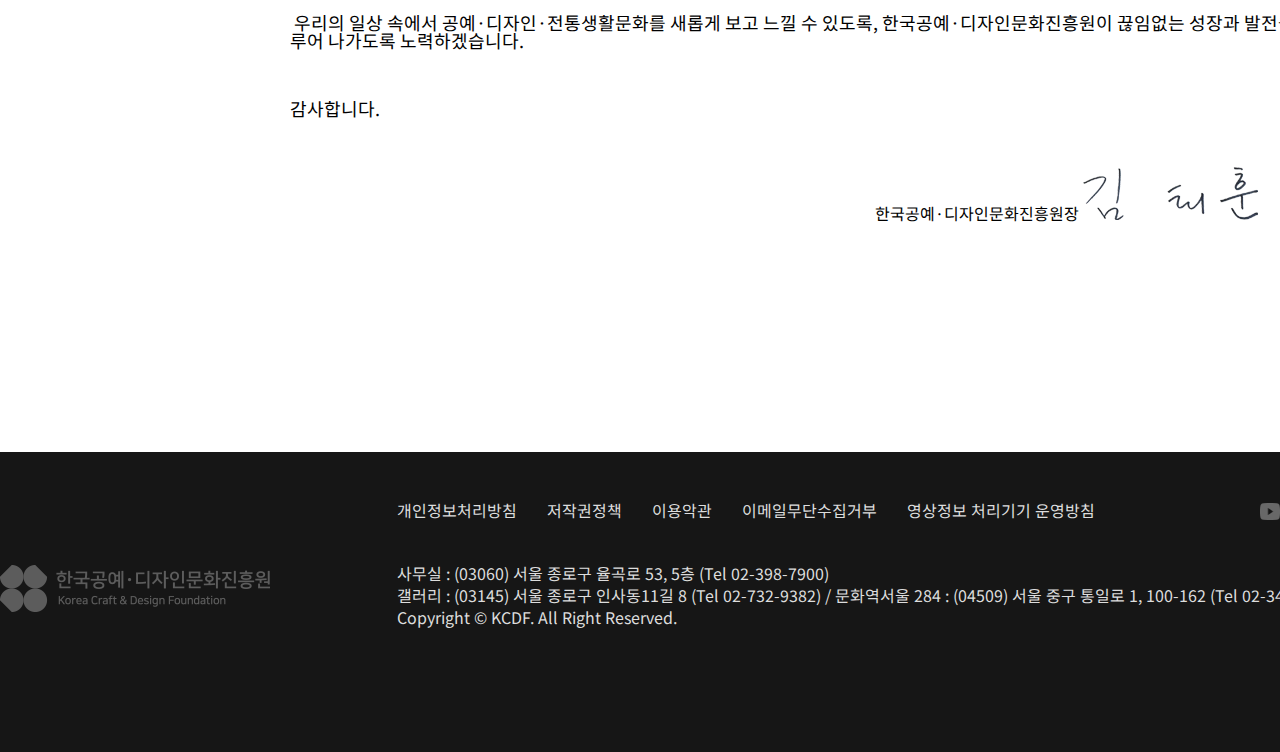
==== commit 4d76312b: "수정" ====
--- a/html/lastpage.html
+++ b/html/lastpage.html
@@ -8,6 +8,11 @@
       <link rel="stylesheet" href="../css/reset.css">
       <!-- <link rel="stylesheet" href="./lastpage.css"> -->
       <link rel="stylesheet" href="../css/lastpage.css">
+      <link
+      rel="stylesheet"
+      href="https://cdnjs.cloudflare.com/ajax/libs/font-awesome/5.8.2/css/all.min.css"
+    />
+
   </head>
   <body>
       <div id="wrap" class="wrapper">
@@ -393,14 +398,15 @@
                         </ul>
                     </div>
                   
-                   
+                  
                     <div class="head_search">
                         <ul>
                             <li>
-                                <a href="#"><img src="../img/main/ser_open_btn2.png" alt="검색버튼"></a>
+                                <a href="#"><img src="../img/main/ser_open_btn2.png" alt="검색버튼" class="searh-btn"></a>
                             </li>
                             <li>
-                                <a href=""></a>
+                                <a href="javascript:" class="d-hamBtn"><i class="fas fa-bars"></i></a>
+                                <a href="javascript:" class="d-hamBtn miHamBtm"><i class="fas fa-times"></i></i></a>
                             </li>
                         </ul>
                     </div>
@@ -633,4 +639,33 @@
             </div>
       </div>
   </body>
-     
+  <script >
+    
+
+
+    let miHamBtn = document.querySelector('.miHamBtm')
+    let dHamBtn = document.querySelector('.d-hamBtn')
+    let dHamMenu= document.querySelector('.header_hamburger_menu')
+    // 햄버거 버튼 누르면 나오기
+    console.log(dHamMenu)
+    dHamBtn.addEventListener('click',function(){
+  dHamMenu.style.display="block"
+  miHamBtn.style.display="block"
+  dHamBtn.style.display="none"
+  
+
+})
+miHamBtn.addEventListener('click',function(){
+  dHamMenu.style.display="none"
+  miHamBtn.style.display="none"
+  dHamBtn.style.display="block"
+  
+
+})
+
+
+
+
+
+
+   </script>
--- a/css/lastpage.css
+++ b/css/lastpage.css
@@ -24,7 +24,6 @@
 .head_wraper .head .head_top .h_pagemove .h_list .h_snslist ul li{float: left; margin-left: 15px; }
 .head_wraper .head .head_top .h_pagemove .h_list .h_snslist ul li a img{ }
 .head_wraper .head .head_bot{width: 100%; height: 75px;   }
-
 /* 헤더 메뉴 */
 
 
@@ -48,7 +47,29 @@
 .head_bot .head_menu ul li .h_ddmenu .rightbox >ul>li>ul>li>a{font-size: 16px; text-align: left; display: block; position: relative; line-height: 1.2; }
 .head_bot .head_menu ul li .h_ddmenu .rightbox >ul>li>ul>li>a:hover{ color:rgb(0, 143, 209) ; transition: .3s; }
 .head_bot .head_menu ul li .h_ddmenu .rightbox >ul>li>ul>li>a::before{content: "  \00B7"; position: absolute;top: 0;left: 0;}
-.head_bot .head_search{width: 110px;height: 75px;  float: left; line-height: 75px;}
+.head_bot .head_search{width: 110px;height: 75px;  float: left; margin-top: 25px;}
+.head_bot .head_search ul{display: flex; justify-content: space-between; height: 75px;}
+.head_bot .head_search ul i{font-size:  25px; color: #000000;  } 
+.miHamBtm {display: none;}
+.searh-btn{margin-left: 40px;}
+/* 햄버거메뉴 */
+.head_bot .header_hamburger_menu{display: none;} 
+/* 햄버거 메뉴 안만들어서 디스플레이 논 시켜놓음 만든 후 오버 하면 디스플레이 블럭으로 바꾸기 */
+.head_bot .header_hamburger_menu{z-index: 9999; width: 100%; background: rgb(255, 255, 255);position: absolute; left: 0; top: 127px;}  
+.head_bot .header_hamburger_menu .header_h_menu{width: 1400px; margin: 0 auto; background: rgb(71, 7, 71);}  
+.head_bot .header_hamburger_menu .header_h_menu ul{}  
+.head_bot .header_hamburger_menu .header_h_menu >ul >li{ float: left;  margin-left: 20px; width: 18%; margin-bottom: 20px;  min-height: 305px;text-align: center; }  
+.head_bot .header_hamburger_menu .header_h_menu ul li>div{}  
+.head_bot .header_hamburger_menu .header_h_menu ul li>div>ul{}  
+.head_bot .header_hamburger_menu .header_h_menu ul li>div>ul>div{}  
+.head_bot .header_hamburger_menu .header_h_menu ul li>div>ul>li{ box-sizing: border-box; border-top: 1px solid #ccc;}  
+.head_bot .header_hamburger_menu .header_h_menu ul li>div>ul>li:first-child{border: none;}
+.head_bot .header_hamburger_menu .header_h_menu ul li>div>ul>li:nth-child(2){ border: none;}  
+.head_bot .header_hamburger_menu .header_h_menu ul li>div>ul>li a{ text-decoration: none; display: block; color: black; padding: 15px 20px; background: white;}  
+.head_bot .header_hamburger_menu .header_h_menu ul li>div>ul>li .bluebox{ border: none ; text-decoration: none; display: block; color: black; padding: 15px 20px; background: rgb(0, 143, 209); color: white; }  
+.head_bot .header_hamburger_menu .header_h_menu ul li>div>ul>li .bluebox:hover{background: rgb(78, 186, 236); transition: .3s;}
+.head_bot .header_hamburger_menu .header_h_menu ul li>div>ul>li a:hover{background: #f0f0f0; transition: .3s;}
+
 /* 햄버거메뉴 */
 .head_bot .header_hamburger_menu{display: none;} 
 /* 햄버거 메뉴 안만들어서 디스플레이 논 시켜놓음 만든 후 오버 하면 디스플레이 블럭으로 바꾸기 */
